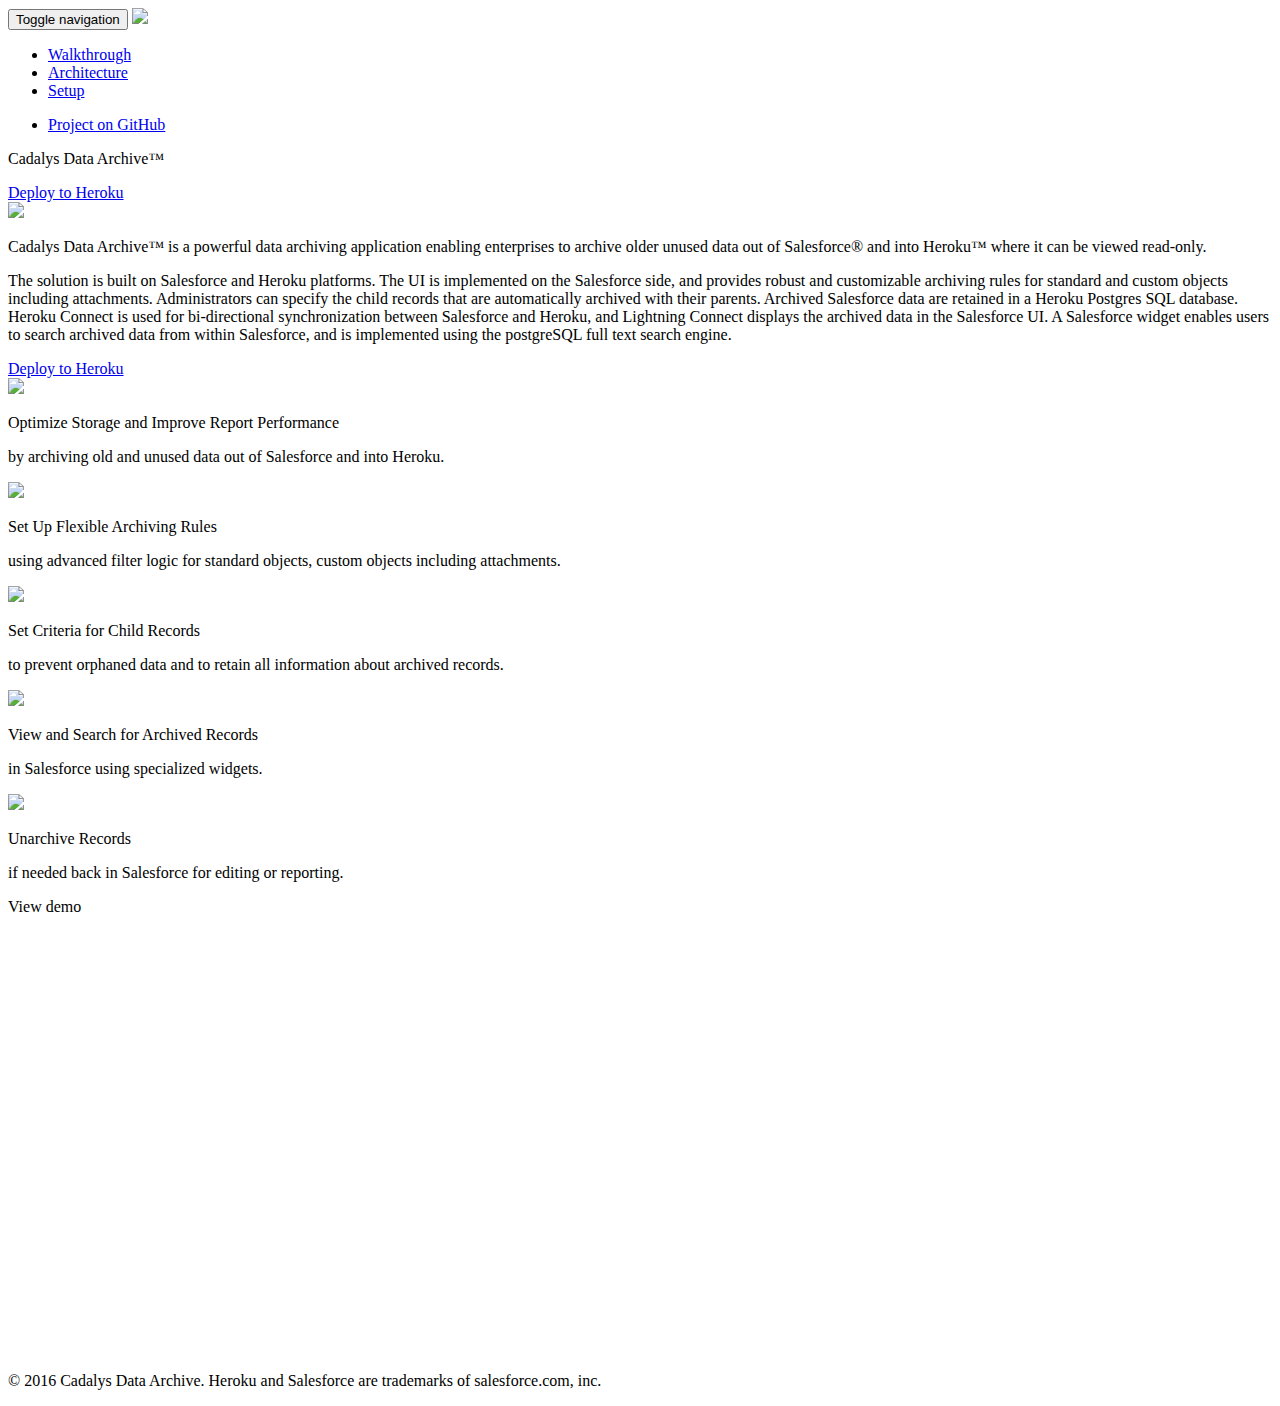
==== index.html @ d70b4af3 "changes 12/04/2016" ====
<!DOCTYPE html>
<html>
	<head>
		<meta charset="utf-8">
		<meta name="viewport" content="width=device-width, initial-scale=1">
		<meta http-equiv="X-UA-Compatible" content="IE=edge">
  		<title>Cadalys</title>
  		<link href="css/bootstrap.min.css" rel="stylesheet">
  		<link href="css/styles.css" rel="stylesheet">
  		<script src="js/jquery.min.js"></script>
		<script src="js/bootstrap.min.js"></script>
		<script src="deployBtn.js"></script>
		<script>
			$(document).ready( function(){
	            var deployHref = window.deployBtnLocation;
	            $(".btnDeploy").attr("href",deployHref);
	        });
		</script>
	</head>
	<body>
		<div class="navbar navbar-default navbar-static-top" role="navigation">
			<div class="container">
			    <div class="navbar-header">
			        <button type="button" class="navbar-toggle" data-toggle="collapse" data-target=".navbar-collapse"> <span class="sr-only">Toggle navigation</span> <span class="icon-bar"></span> <span class="icon-bar"></span> <span class="icon-bar"></span> </button>
			        <a class="navbar-brand" href="index.html">
			        	<img class="img_logo" src="images/logo.png" />
			        </a> 
			    </div>
			    <div class="navbar-collapse collapse">
			    <ul class="nav navbar-nav">
			        <li><a href="walkthrough.html">Walkthrough</a></li>
			        <li><a href="architecture.html">Architecture</a></li>
			        <li><a href="setup.html">Setup</a></li>
			    </ul>
			    <ul class="nav navbar-nav navbar-right">
			        <li><a target="_blank" href="https://github.com/Cadalys/CadalysDataArchive">Project on GitHub</a></li>
			    </ul>
			    </div>
			</div>
		</div>
		<div class="jumbotron">
			<div class="container center">
			  	<p class="img_text">Cadalys Data Archive&#8482;</p>
			  	<a href="#" class="btnDeploy"><span>Deploy to Heroku</span></a>
		  	</div>
		  </div>
		</div>
		<div class="content_desc">
			<div class="container center">
				<img src="images/Salesforce.png" />
				<div class="description">
					<p>Cadalys Data Archive&#8482; is a powerful data archiving application enabling enterprises to archive older unused data out of Salesforce&#174; and into Heroku&#8482; where it can be viewed read-only.</p>
					<p>The solution is built on Salesforce and Heroku platforms. The UI is implemented on the Salesforce side, and provides robust and customizable archiving rules for standard and custom objects including attachments. Administrators can specify the child records that are automatically archived with their parents. Archived Salesforce data are retained in a Heroku Postgres SQL database. Heroku Connect is used for bi-directional synchronization between Salesforce and Heroku, and Lightning Connect displays the archived data in the Salesforce UI. A Salesforce widget enables users to search archived data from within Salesforce, and is implemented using the postgreSQL full text search engine.</p>
					<a href="#" class="btnDeploy btnBlue"><span>Deploy to Heroku</span></a>
				</div>
			</div>
		</div>
		<div class="key_features">
			<div class="container center">
				<div class="row">
					<div>
						<div class="feature col-sm-4 col-xs-12">
							<img src="images/update.png" />
							<p class="key_title">Optimize Storage and Improve Report Performance</p>
							<p class="key_text">by archiving old and unused data out of Salesforce and into Heroku.</p>
						</div>
						<div class="feature col-sm-4 col-xs-12">
							<img src="images/setup.png" />
							<p class="key_title">Set Up Flexible Archiving Rules</p>
							<p class="key_text">using advanced filter logic for standard objects, custom objects including attachments.</p>
						</div>
						<div class="feature col-sm-4 col-xs-12">
							<img src="images/search.png" />
							<p class="key_title">Set Criteria for Child Records</p>
							<p class="key_text">to prevent orphaned data and to retain all information about archived records.</p>
						</div>
						<div style="clear:both;"></div>
					</div>
					<div>
						<div class="feature col-xs-12 col-sm-6">
							<img src="images/zoom.png" />
							<p class="key_title">View and Search for Archived Records</p>
							<p class="key_text">in Salesforce using specialized widgets.</p>
						</div>
						<div class="feature col-xs-12 col-sm-6">
							<img src="images/unarchive.png" />
							<p class="key_title">Unarchive Records</p>
							<p class="key_text">if needed back in Salesforce for editing or reporting.</p>
						</div>
						<div style="clear:both;"></div>
					</div>
				</div>
			</div>
		</div>
		<div class="demo_video">
			<div class="container center">
				<p>View demo</p>
				<!--<video src="https://youtu.be/_bVCz2LnrBo" width="780" height="420" preload></video>-->
				<iframe width="780" height="420" src="https://www.youtube.com/embed/_bVCz2LnrBo" frameborder="0" allowfullscreen></iframe>
			</div>
		</div>
		<div class="footer">
			<div class="container">
				<p>© 2016 Cadalys Data Archive. Heroku and Salesforce are trademarks of salesforce.com, inc.</p>
			</div>
		</div>
	</body>
</html>
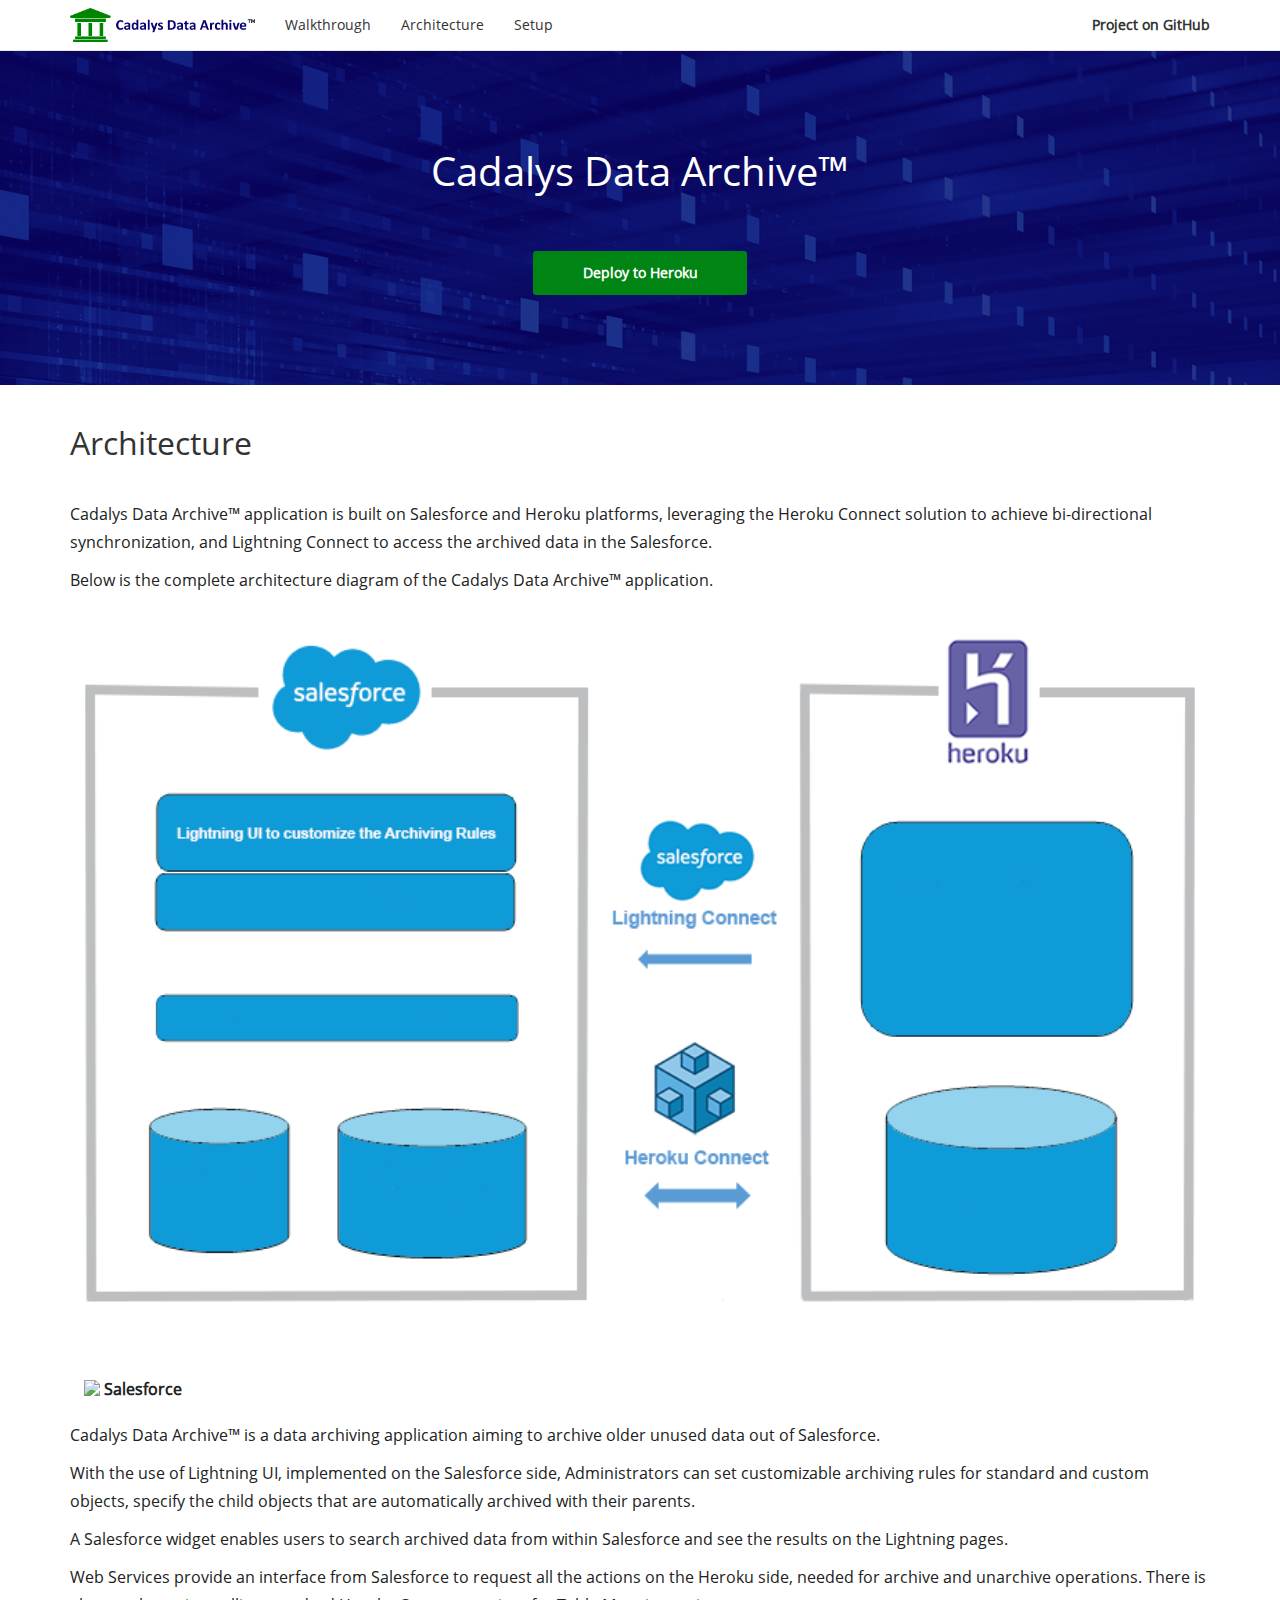
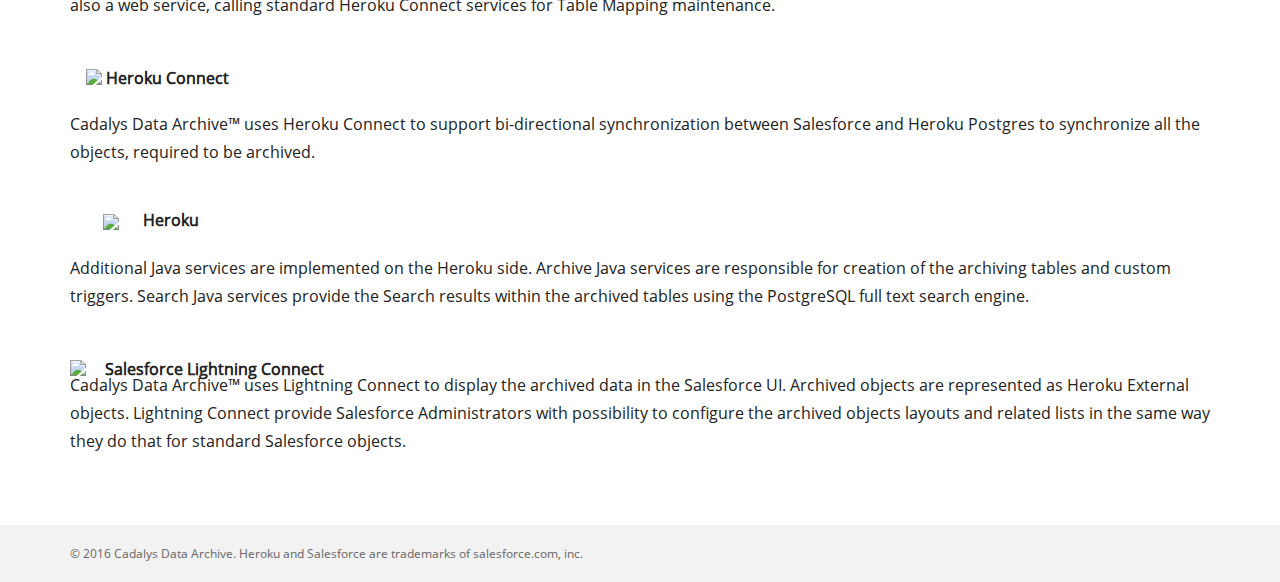
==== commit 240c5234: "Initial commit" ====
--- a/index.html
+++ b/index.html
@@ -16,16 +16,36 @@
 	            $(".btnDeploy").attr("href",deployHref);
 	        });
 		</script>
+		<style>
+			h1.title{
+				text-align:left;
+				font-size: 32px;
+			    font-weight: 400;
+			    margin-top:-20px;
+			}
+			.content_desc img{
+				margin-bottom: 15px;
+    			margin-top: 10px;
+			}
+			.description{
+				max-width:100%;
+			}
+			.platform_title{
+				font-weight: bold;
+				font-size: 18px;
+			}
+			.platform_title img{
+				width:90px;
+				height:auto;
+			}
+		</style>
 	</head>
 	<body>
 		<div class="navbar navbar-default navbar-static-top" role="navigation">
 			<div class="container">
 			    <div class="navbar-header">
 			        <button type="button" class="navbar-toggle" data-toggle="collapse" data-target=".navbar-collapse"> <span class="sr-only">Toggle navigation</span> <span class="icon-bar"></span> <span class="icon-bar"></span> <span class="icon-bar"></span> </button>
-			        <a class="navbar-brand" href="index.html">
-			        	<img class="img_logo" src="images/logo.png" />
-			        </a> 
-			    </div>
+			        <a class="navbar-brand" href="index.html"><img class="img_logo" src="images/logo.png" /></a> </div>
 			    <div class="navbar-collapse collapse">
 			    <ul class="nav navbar-nav">
 			        <li><a href="walkthrough.html">Walkthrough</a></li>
@@ -47,56 +67,31 @@
 		</div>
 		<div class="content_desc">
 			<div class="container center">
-				<img src="images/Salesforce.png" />
+				<h1 class="title">Architecture</h1>
 				<div class="description">
-					<p>Cadalys Data Archive&#8482; is a powerful data archiving application enabling enterprises to archive older unused data out of Salesforce&#174; and into Heroku&#8482; where it can be viewed read-only.</p>
-					<p>The solution is built on Salesforce and Heroku platforms. The UI is implemented on the Salesforce side, and provides robust and customizable archiving rules for standard and custom objects including attachments. Administrators can specify the child records that are automatically archived with their parents. Archived Salesforce data are retained in a Heroku Postgres SQL database. Heroku Connect is used for bi-directional synchronization between Salesforce and Heroku, and Lightning Connect displays the archived data in the Salesforce UI. A Salesforce widget enables users to search archived data from within Salesforce, and is implemented using the postgreSQL full text search engine.</p>
-					<a href="#" class="btnDeploy btnBlue"><span>Deploy to Heroku</span></a>
+					<p>Cadalys Data Archive&#8482; application is built on Salesforce and Heroku platforms, leveraging the Heroku Connect solution to achieve bi-directional synchronization, and Lightning Connect to access the archived data in the Salesforce.</p>
+					<p>Below is the complete architecture diagram of the Cadalys Data Archive&#8482; application.</p>
 				</div>
-			</div>
-		</div>
-		<div class="key_features">
-			<div class="container center">
-				<div class="row">
-					<div>
-						<div class="feature col-sm-4 col-xs-12">
-							<img src="images/update.png" />
-							<p class="key_title">Optimize Storage and Improve Report Performance</p>
-							<p class="key_text">by archiving old and unused data out of Salesforce and into Heroku.</p>
-						</div>
-						<div class="feature col-sm-4 col-xs-12">
-							<img src="images/setup.png" />
-							<p class="key_title">Set Up Flexible Archiving Rules</p>
-							<p class="key_text">using advanced filter logic for standard objects, custom objects including attachments.</p>
-						</div>
-						<div class="feature col-sm-4 col-xs-12">
-							<img src="images/search.png" />
-							<p class="key_title">Set Criteria for Child Records</p>
-							<p class="key_text">to prevent orphaned data and to retain all information about archived records.</p>
-						</div>
-						<div style="clear:both;"></div>
-					</div>
-					<div>
-						<div class="feature col-xs-12 col-sm-6">
-							<img src="images/zoom.png" />
-							<p class="key_title">View and Search for Archived Records</p>
-							<p class="key_text">in Salesforce using specialized widgets.</p>
-						</div>
-						<div class="feature col-xs-12 col-sm-6">
-							<img src="images/unarchive.png" />
-							<p class="key_title">Unarchive Records</p>
-							<p class="key_text">if needed back in Salesforce for editing or reporting.</p>
-						</div>
-						<div style="clear:both;"></div>
-					</div>
+				<img style="width:100%;" src="images/architect.png" />
+				<div class="description">
+					<p class="platform_title"><img style="margin-left:14px;" src="images/sf.png" /> Salesforce</p>
+					<p>Cadalys Data Archive&#8482; is a data archiving application aiming to archive older unused data out of Salesforce.</p>
+					<p>With the use of Lightning UI, implemented on the Salesforce side, Administrators can set customizable archiving rules for standard and custom objects, specify the child objects that are automatically archived with their parents.</p>
+					<p>A Salesforce widget enables users to search archived data from within Salesforce and see the results on the Lightning pages.</p>
+					<p>Web Services provide an interface from Salesforce to request all the actions on the Heroku side, needed for archive and unarchive operations. There is also a web service, calling standard Heroku Connect services for Table Mapping maintenance.</p>
 				</div>
-			</div>
-		</div>
-		<div class="demo_video">
-			<div class="container center">
-				<p>View demo</p>
-				<!--<video src="https://youtu.be/_bVCz2LnrBo" width="780" height="420" preload></video>-->
-				<iframe width="780" height="420" src="https://www.youtube.com/embed/_bVCz2LnrBo" frameborder="0" allowfullscreen></iframe>
+				<div class="description">
+					<p class="platform_title"><img style="margin-left:16px;" src="images/connect.png" /> Heroku Connect</p>
+					<p>Cadalys Data Archive&#8482; uses Heroku Connect to support bi-directional synchronization between Salesforce and Heroku Postgres to synchronize all the objects, required to be archived.</p>
+				</div>
+				<div class="description">
+					<p class="platform_title"><img style="width:55px;height:auto;margin:0 20px 0 33px;" src="images/heroku.png" /> Heroku</p>
+					<p style="margin-top:20px;">Additional Java services are implemented on the Heroku side. Archive Java services are responsible for creation of the archiving tables and custom triggers. Search Java services provide the Search results within the archived tables using the PostgreSQL full text search engine.</p>
+				</div>
+				<div class="description" style="margin-bottom:70px;">
+					<p class="platform_title"><img style="width:120px;height:auto;margin-right:15px;" src="images/lightning.png" /> Salesforce Lightning Connect</p>
+					<p style="margin-top:-30px;">Cadalys Data Archive&#8482; uses Lightning Connect to display the archived data in the Salesforce UI. Archived objects are represented as Heroku External objects. Lightning Connect provide Salesforce Administrators with possibility to configure the archived objects layouts and related lists in the same way they do that for standard Salesforce objects.</p>
+				</div>
 			</div>
 		</div>
 		<div class="footer">
--- a/css/styles.css
+++ b/css/styles.css
@@ -0,0 +1,189 @@
+@font-face {
+				font-family: 'OpenSans';
+				src: url('fonts/OpenSans.eot');
+				src: url('fonts/OpenSans.eot?#iefix') format('embedded-opentype'), url('fonts/OpenSans.woff') format('woff'), url('fonts/OpenSans.ttf') format('truetype'), url('fonts/OpenSans.svg#OpenSans') format('svg');
+				font-weight: normal;
+				font-style: normal
+			}
+  			body{
+  				font-family: "OpenSans",arial;
+  			}
+  			.relative{
+  				position:relative;
+  			}
+  			.absolute{
+  				position:absolute;
+  			}
+  			.center{
+  				text-align:center;
+  			}
+	  		.navbar {
+			    margin-bottom: 0px;
+			}
+			.jumbotron{
+				padding: 0;
+				background: url('../images/Cadalys.png');
+				background-size:cover;
+			}
+			.jumbotron p.img_text{
+				font-size: 40px;
+				font-family: "OpenSans";
+				color: rgb( 255, 255, 255 );
+				line-height: 1;
+				text-align: center;
+				padding: 0;
+				margin: 0;
+				margin-top:100px;
+			}
+			.navbar-default{
+				background:#fff;
+			}
+			.btnDeploy{
+			    border-radius: 3px;
+			    background-color: rgb( 0, 132, 20 );
+			    width: 214px;
+			    height: 44px;
+			    margin: 60px 0 90px;
+			    padding: 0;
+			    text-align:center;
+			    padding-top:12px;
+			    text-decoration:none;
+			    display:inline-block;
+			}
+			.btnDeploy:hover{
+				text-decoration:none;
+			}
+			.btnDeploy:visited{
+				text-decoration:none;
+			}
+			.btnDeploy:link{
+				text-decoration:none;
+			}
+			.btnDeploy span{
+			    font-size: 14px;
+			    font-family: "OpenSans";
+			    color: rgb( 255, 255, 255 );
+			    font-weight: bold;
+			    text-align: center;
+			}
+			.content_desc{
+				width:100%;
+				background:#fff;
+				margin-top:60px;
+			}
+			.navbar-brand>img{
+				display:inline-block;
+			}
+			.navbar-default .navbar-brand{
+				color:#0a026e;
+			}
+			.navbar-default .navbar-brand:hover{
+				color:#0a026e;
+			}
+			.navbar-default .navbar-brand:link{
+				color:#0a026e;
+			}
+			.navbar-default .navbar-brand:visited{
+				color:#0a026e;
+			}
+			.navbar-brand{
+				font-weight:bold;
+				font-family: "OpenSans";
+				font-size:14px;
+			}
+			.navbar-brand{
+				margin-left:15px;
+			}
+			.img_logo{
+				height: 34px;
+			    width: auto;
+			    margin-top: -7px;
+			}
+			.navbar-default .navbar-nav>li>a{
+				color:#333;
+			}
+			.navbar-right li a{
+				font-weight:bold;
+			}
+			@media (max-width: 768px){
+				.jumbotron p.img_text{
+					font-size:28px;
+					margin-top:60px;
+				}
+				.btnDeploy{
+					margin:50px 0 70px 0;
+				}
+				.content_desc img{
+					width:90%;
+					max-width:400px;
+					height:auto;
+				}
+			}
+			iframe{
+				margin-top: 30px;
+			    border: 4px solid #cccccc;
+			    border-radius: 5px;
+			}
+			@media (max-width: 960px){
+				iframe{
+					width:90%;
+					max-width:780px;
+					height:300px;
+				}
+			}
+			.description{
+				max-width:620px;
+				margin: 0 auto;
+				padding-top:30px;
+			}
+			.description p{
+				text-align:left;
+				font-size: 16px;
+				font-family: "OpenSans";
+				color: rgb( 34, 34, 34 );
+				line-height: 1.75;
+			}
+			.btnBlue{
+				margin: 40px 0 70px;
+				background: #0a026e;
+			}
+			.key_features{
+				background: #f2f2f2;
+				padding-top: 85px;
+    			padding-bottom: 45px;
+			}
+			.feature{
+				padding-bottom: 30px;
+			}
+			.feature img{
+				width:50px;
+				height:50px;
+			}
+			.demo_video{
+				width:100%;
+				background:#fff;
+				padding-top:60px;
+				padding-bottom:90px;
+			}
+			.key_title{
+				font-size:16px;
+				font-weight:bold;
+				color: rgb( 34, 34, 34 );
+				margin-top:22px;
+			}
+			.key_text{
+				font-size:16px;
+				color: #666666;
+			}
+			.footer{
+				background: #f2f2f2;
+			}
+			.footer p{
+				font-size: 12px;
+  				font-family: "OpenSans";
+  				color: rgb( 102, 102, 102 );
+  				margin: 20px 0;
+			}
+			.demo_video p{
+				font-weight:bold;
+			}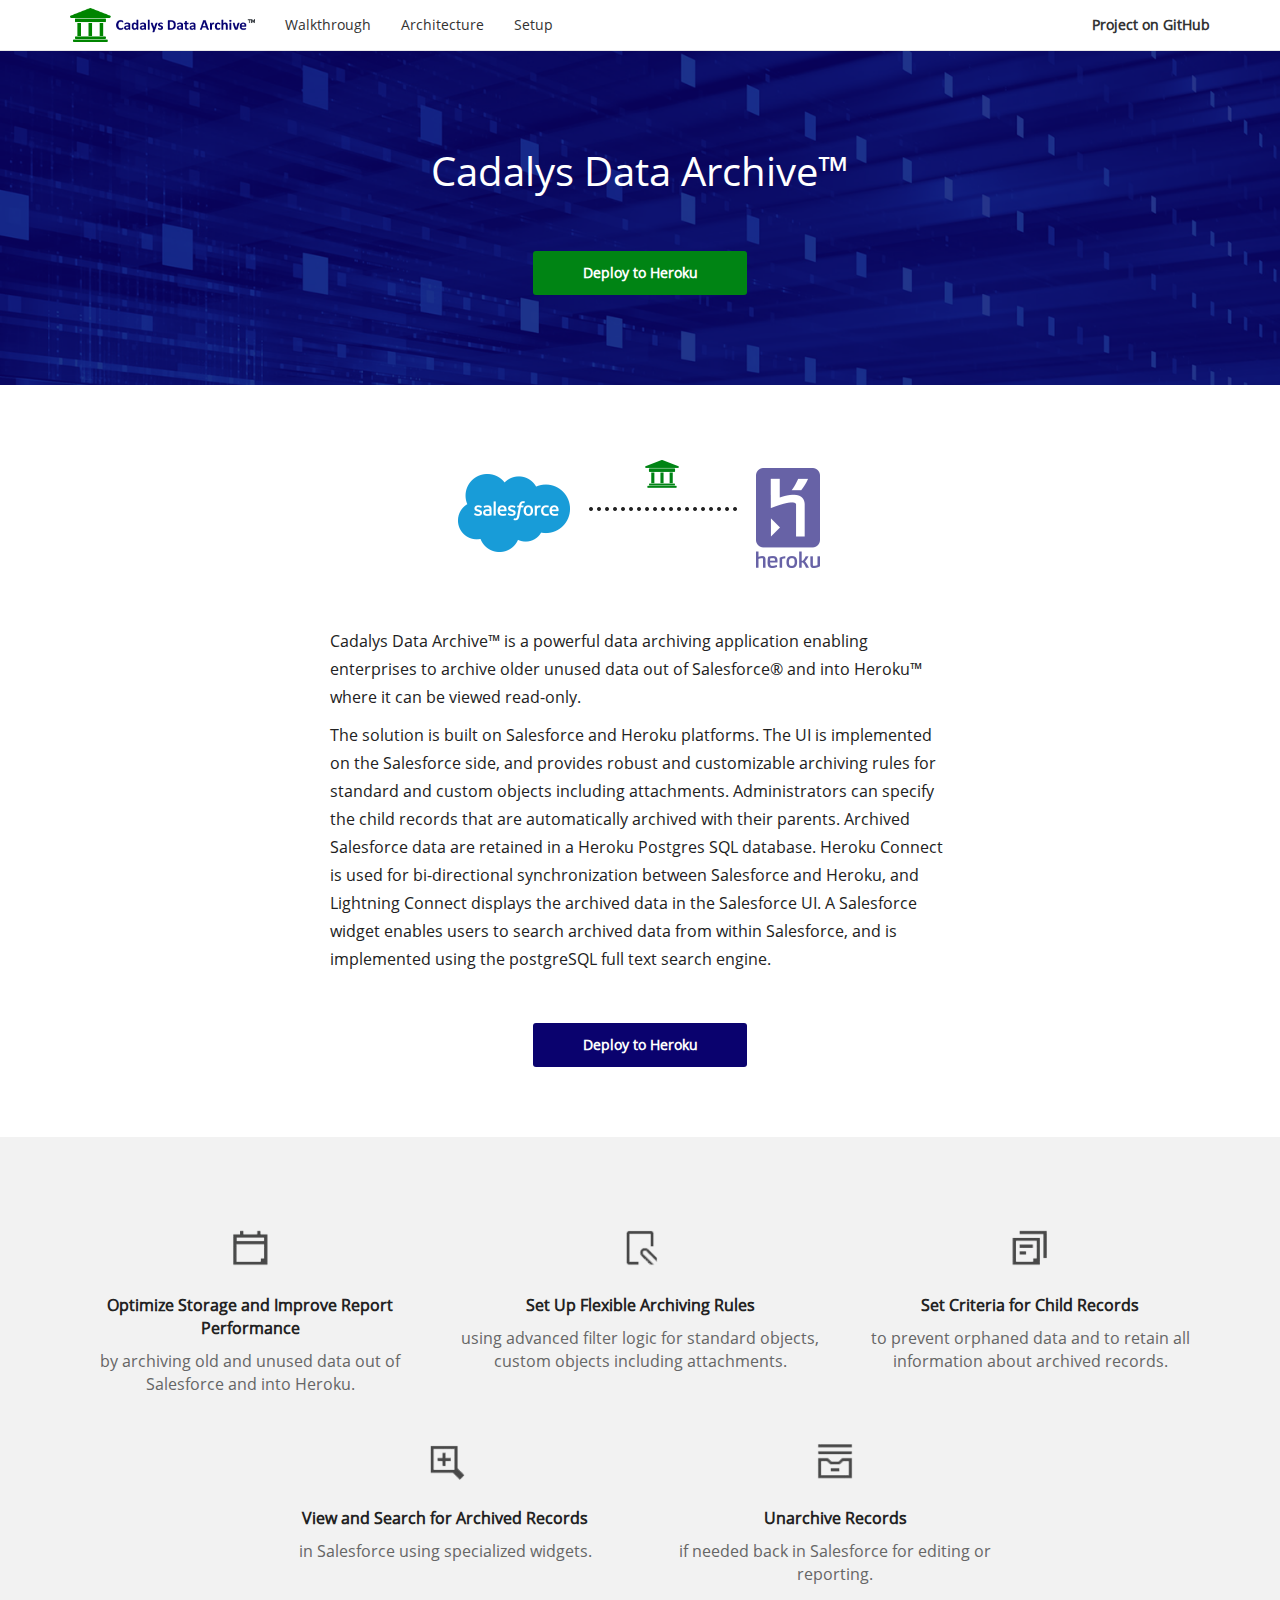
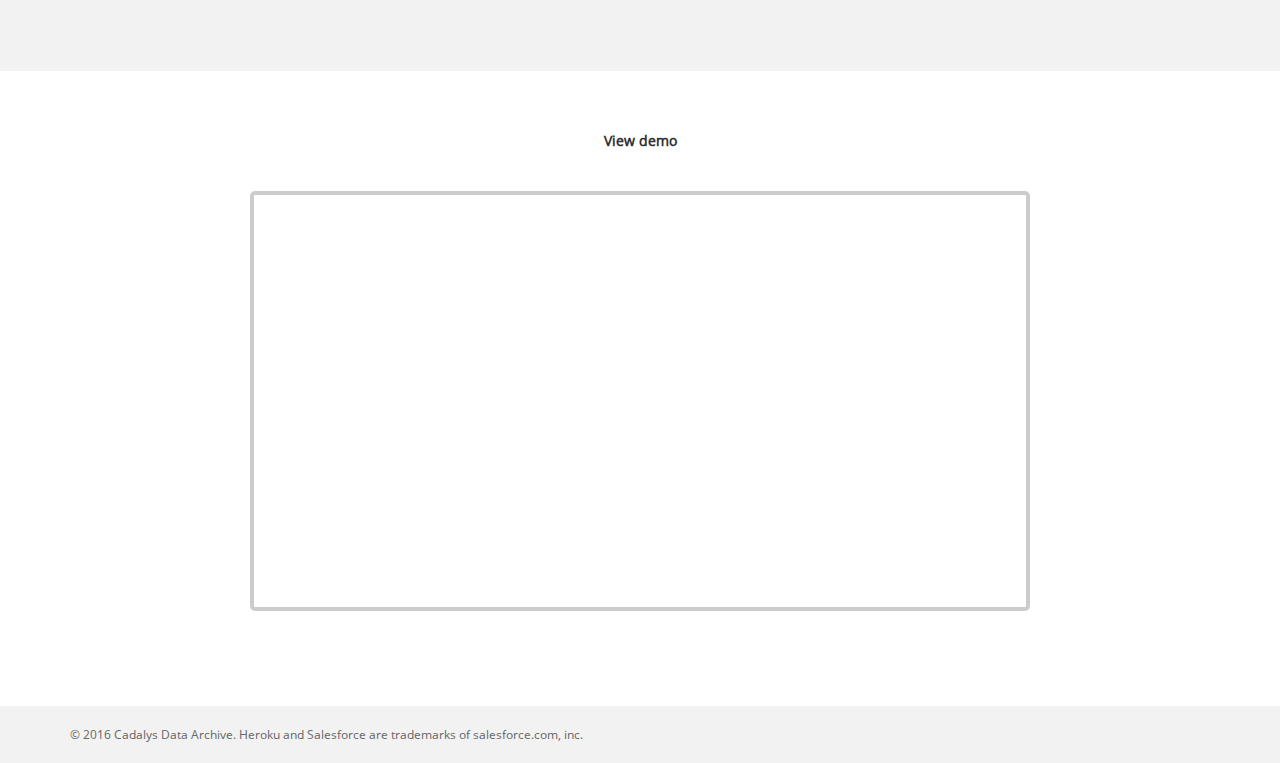
==== commit 5f129c65: "video" ====
--- a/index.html
+++ b/index.html
@@ -16,36 +16,16 @@
 	            $(".btnDeploy").attr("href",deployHref);
 	        });
 		</script>
-		<style>
-			h1.title{
-				text-align:left;
-				font-size: 32px;
-			    font-weight: 400;
-			    margin-top:-20px;
-			}
-			.content_desc img{
-				margin-bottom: 15px;
-    			margin-top: 10px;
-			}
-			.description{
-				max-width:100%;
-			}
-			.platform_title{
-				font-weight: bold;
-				font-size: 18px;
-			}
-			.platform_title img{
-				width:90px;
-				height:auto;
-			}
-		</style>
 	</head>
 	<body>
 		<div class="navbar navbar-default navbar-static-top" role="navigation">
 			<div class="container">
 			    <div class="navbar-header">
 			        <button type="button" class="navbar-toggle" data-toggle="collapse" data-target=".navbar-collapse"> <span class="sr-only">Toggle navigation</span> <span class="icon-bar"></span> <span class="icon-bar"></span> <span class="icon-bar"></span> </button>
-			        <a class="navbar-brand" href="index.html"><img class="img_logo" src="images/logo.png" /></a> </div>
+			        <a class="navbar-brand" href="index.html">
+			        	<img class="img_logo" src="images/logo.png" />
+			        </a> 
+			    </div>
 			    <div class="navbar-collapse collapse">
 			    <ul class="nav navbar-nav">
 			        <li><a href="walkthrough.html">Walkthrough</a></li>
@@ -67,31 +47,55 @@
 		</div>
 		<div class="content_desc">
 			<div class="container center">
-				<h1 class="title">Architecture</h1>
+				<img src="images/Salesforce.png" />
 				<div class="description">
-					<p>Cadalys Data Archive&#8482; application is built on Salesforce and Heroku platforms, leveraging the Heroku Connect solution to achieve bi-directional synchronization, and Lightning Connect to access the archived data in the Salesforce.</p>
-					<p>Below is the complete architecture diagram of the Cadalys Data Archive&#8482; application.</p>
+					<p>Cadalys Data Archive&#8482; is a powerful data archiving application enabling enterprises to archive older unused data out of Salesforce&#174; and into Heroku&#8482; where it can be viewed read-only.</p>
+					<p>The solution is built on Salesforce and Heroku platforms. The UI is implemented on the Salesforce side, and provides robust and customizable archiving rules for standard and custom objects including attachments. Administrators can specify the child records that are automatically archived with their parents. Archived Salesforce data are retained in a Heroku Postgres SQL database. Heroku Connect is used for bi-directional synchronization between Salesforce and Heroku, and Lightning Connect displays the archived data in the Salesforce UI. A Salesforce widget enables users to search archived data from within Salesforce, and is implemented using the postgreSQL full text search engine.</p>
+					<a href="#" class="btnDeploy btnBlue"><span>Deploy to Heroku</span></a>
 				</div>
-				<img style="width:100%;" src="images/architect.png" />
-				<div class="description">
-					<p class="platform_title"><img style="margin-left:14px;" src="images/sf.png" /> Salesforce</p>
-					<p>Cadalys Data Archive&#8482; is a data archiving application aiming to archive older unused data out of Salesforce.</p>
-					<p>With the use of Lightning UI, implemented on the Salesforce side, Administrators can set customizable archiving rules for standard and custom objects, specify the child objects that are automatically archived with their parents.</p>
-					<p>A Salesforce widget enables users to search archived data from within Salesforce and see the results on the Lightning pages.</p>
-					<p>Web Services provide an interface from Salesforce to request all the actions on the Heroku side, needed for archive and unarchive operations. There is also a web service, calling standard Heroku Connect services for Table Mapping maintenance.</p>
+			</div>
+		</div>
+		<div class="key_features">
+			<div class="container center">
+				<div class="row">
+					<div>
+						<div class="feature col-sm-4 col-xs-12">
+							<img src="images/update.png" />
+							<p class="key_title">Optimize Storage and Improve Report Performance</p>
+							<p class="key_text">by archiving old and unused data out of Salesforce and into Heroku.</p>
+						</div>
+						<div class="feature col-sm-4 col-xs-12">
+							<img src="images/setup.png" />
+							<p class="key_title">Set Up Flexible Archiving Rules</p>
+							<p class="key_text">using advanced filter logic for standard objects, custom objects including attachments.</p>
+						</div>
+						<div class="feature col-sm-4 col-xs-12">
+							<img src="images/search.png" />
+							<p class="key_title">Set Criteria for Child Records</p>
+							<p class="key_text">to prevent orphaned data and to retain all information about archived records.</p>
+						</div>
+						<div style="clear:both;"></div>
+					</div>
+					<div>
+						<div class="feature col-xs-12 col-sm-4 col-sm-offset-2">
+							<img src="images/zoom.png" />
+							<p class="key_title">View and Search for Archived Records</p>
+							<p class="key_text">in Salesforce using specialized widgets.</p>
+						</div>
+						<div class="feature col-xs-12 col-sm-4">
+							<img src="images/unarchive.png" />
+							<p class="key_title">Unarchive Records</p>
+							<p class="key_text">if needed back in Salesforce for editing or reporting.</p>
+						</div>
+						<div style="clear:both;"></div>
+					</div>
 				</div>
-				<div class="description">
-					<p class="platform_title"><img style="margin-left:16px;" src="images/connect.png" /> Heroku Connect</p>
-					<p>Cadalys Data Archive&#8482; uses Heroku Connect to support bi-directional synchronization between Salesforce and Heroku Postgres to synchronize all the objects, required to be archived.</p>
-				</div>
-				<div class="description">
-					<p class="platform_title"><img style="width:55px;height:auto;margin:0 20px 0 33px;" src="images/heroku.png" /> Heroku</p>
-					<p style="margin-top:20px;">Additional Java services are implemented on the Heroku side. Archive Java services are responsible for creation of the archiving tables and custom triggers. Search Java services provide the Search results within the archived tables using the PostgreSQL full text search engine.</p>
-				</div>
-				<div class="description" style="margin-bottom:70px;">
-					<p class="platform_title"><img style="width:120px;height:auto;margin-right:15px;" src="images/lightning.png" /> Salesforce Lightning Connect</p>
-					<p style="margin-top:-30px;">Cadalys Data Archive&#8482; uses Lightning Connect to display the archived data in the Salesforce UI. Archived objects are represented as Heroku External objects. Lightning Connect provide Salesforce Administrators with possibility to configure the archived objects layouts and related lists in the same way they do that for standard Salesforce objects.</p>
-				</div>
+			</div>
+		</div>
+		<div class="demo_video">
+			<div class="container center">
+				<p>View demo</p>
+				<iframe width="780" height="420" src="https://www.youtube.com/embed/UudPhClF5AI" frameborder="0" allowfullscreen></iframe>
 			</div>
 		</div>
 		<div class="footer">
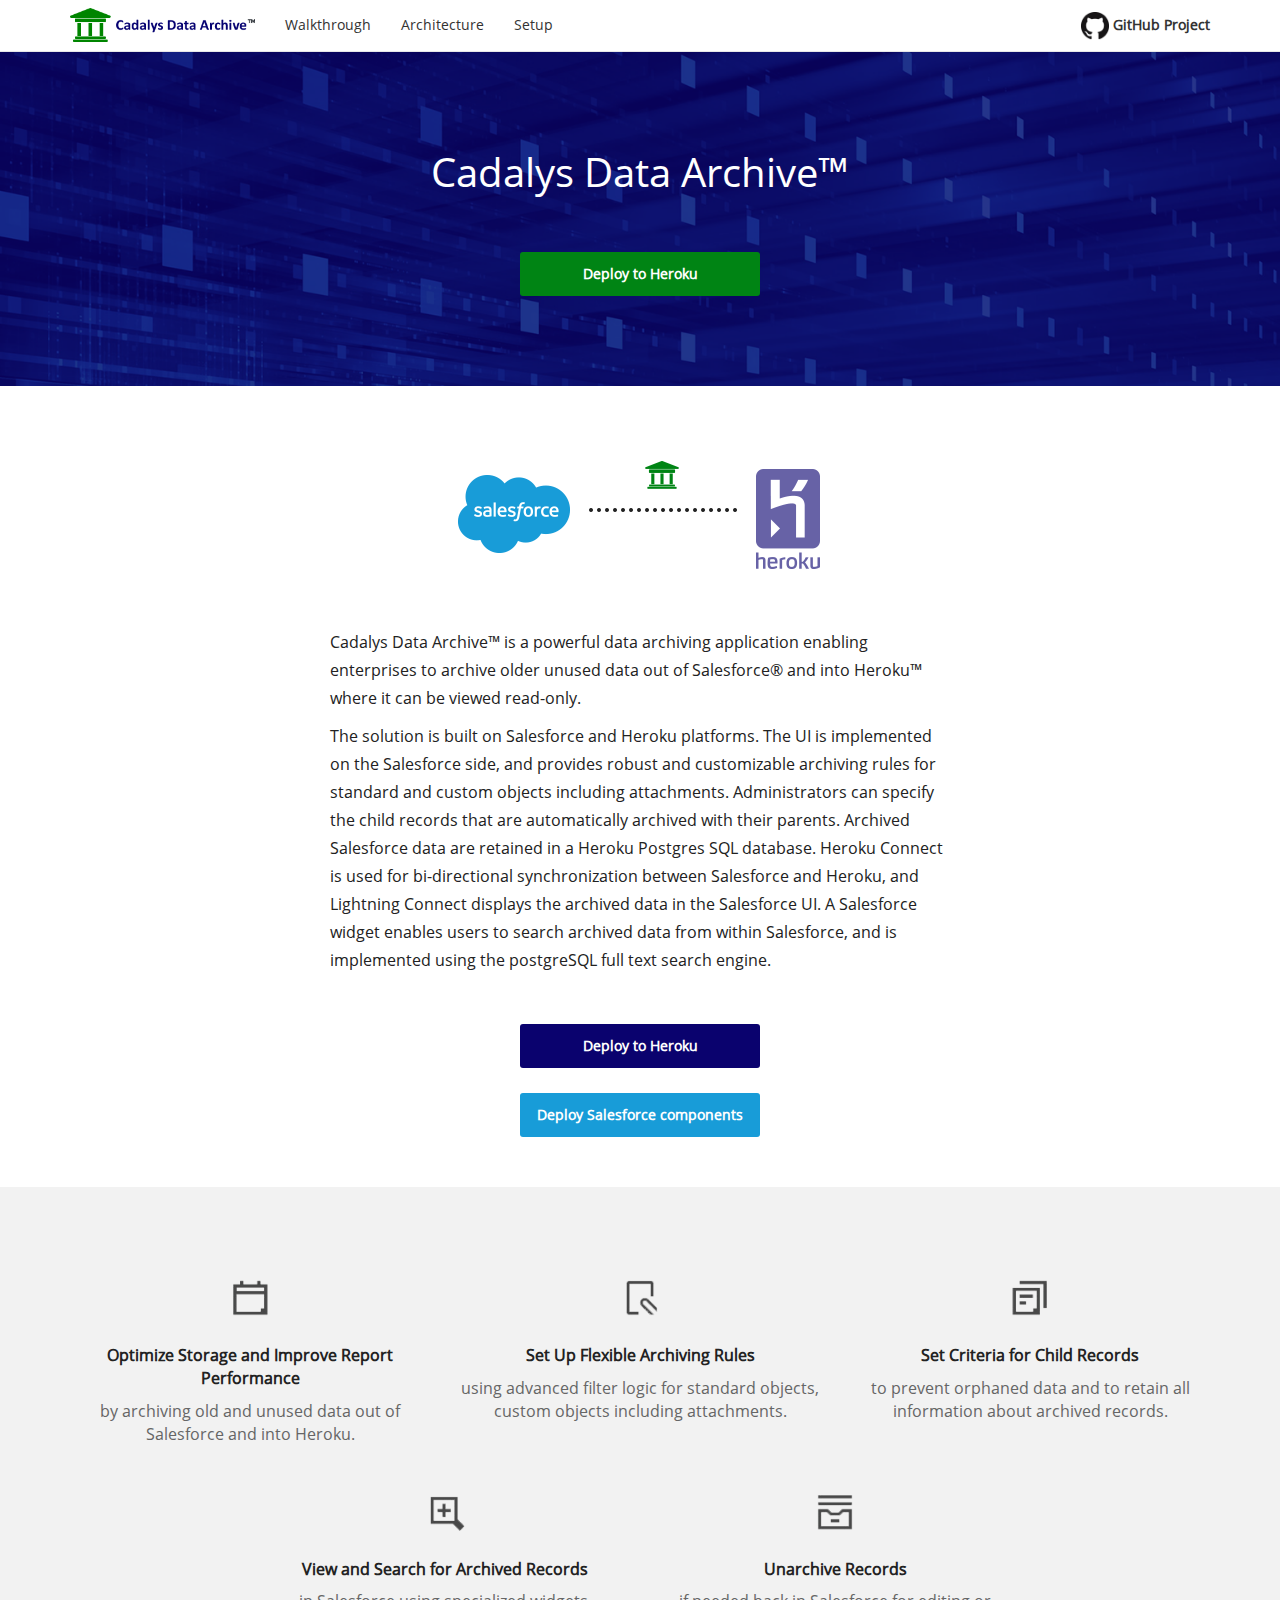
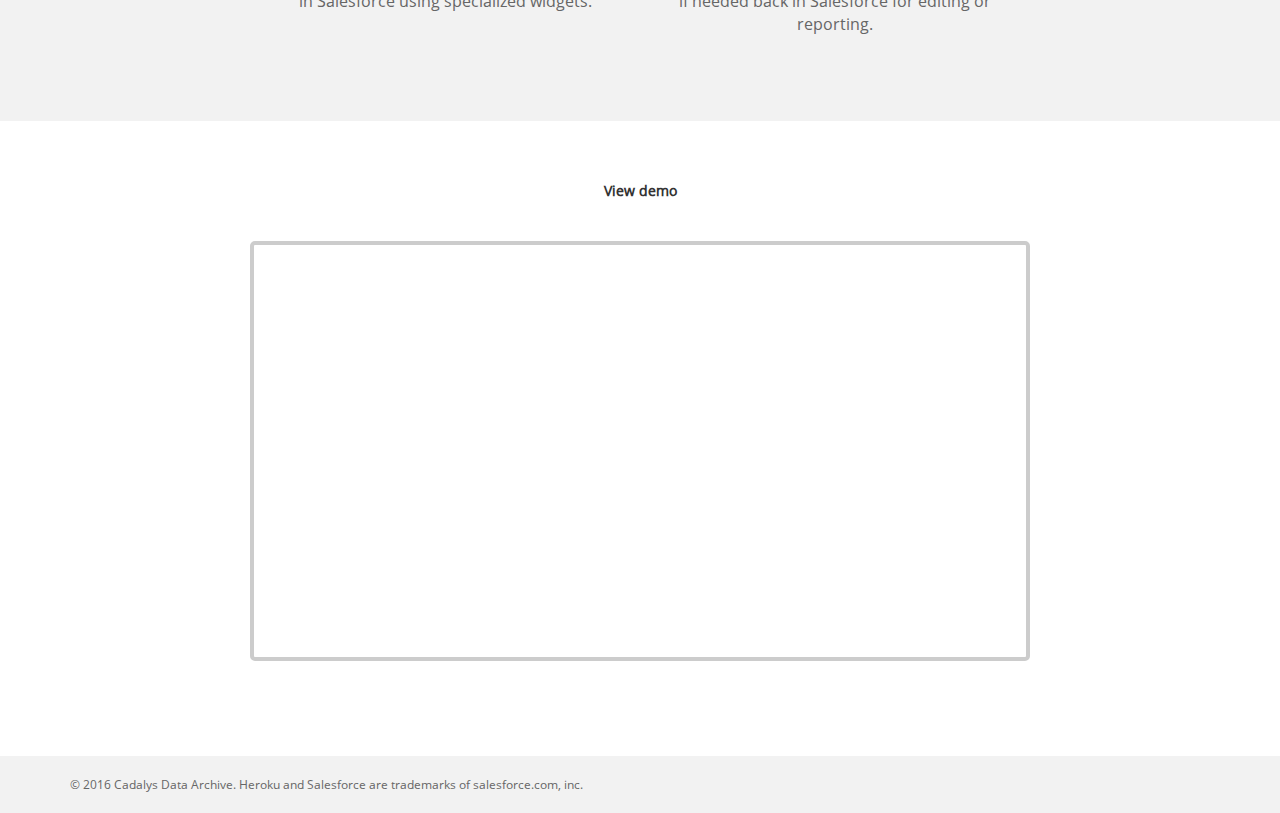
==== commit 062ff2d2: "changes" ====
--- a/index.html
+++ b/index.html
@@ -33,7 +33,11 @@
 			        <li><a href="setup.html">Setup</a></li>
 			    </ul>
 			    <ul class="nav navbar-nav navbar-right">
-			        <li><a target="_blank" href="https://github.com/Cadalys/CadalysDataArchive">Project on GitHub</a></li>
+			        <li>
+			        <!--<a target="_blank" class="githubImg" href="https://github.com/Cadalys/CadalysDataArchive"></a>-->
+					<a target="_blank" href="https://github.com/Cadalys/CadalysDataArchive"><img src="images/github.png" style="border: none;margin: -4px 0;height: 28px;width: 28px;"> GitHub
+          Project</a>
+			        </li>
 			    </ul>
 			    </div>
 			</div>
@@ -51,7 +55,8 @@
 				<div class="description">
 					<p>Cadalys Data Archive&#8482; is a powerful data archiving application enabling enterprises to archive older unused data out of Salesforce&#174; and into Heroku&#8482; where it can be viewed read-only.</p>
 					<p>The solution is built on Salesforce and Heroku platforms. The UI is implemented on the Salesforce side, and provides robust and customizable archiving rules for standard and custom objects including attachments. Administrators can specify the child records that are automatically archived with their parents. Archived Salesforce data are retained in a Heroku Postgres SQL database. Heroku Connect is used for bi-directional synchronization between Salesforce and Heroku, and Lightning Connect displays the archived data in the Salesforce UI. A Salesforce widget enables users to search archived data from within Salesforce, and is implemented using the postgreSQL full text search engine.</p>
-					<a href="#" class="btnDeploy btnBlue"><span>Deploy to Heroku</span></a>
+					<a href="#" class="btnDeploy btnBlue"><span>Deploy to Heroku</span></a><br/>
+					<a href="#" class="btnSalesforce"><span>Deploy Salesforce components</span></a>
 				</div>
 			</div>
 		</div>
--- a/css/styles.css
+++ b/css/styles.css
@@ -1,189 +1,216 @@
 @font-face {
-				font-family: 'OpenSans';
-				src: url('fonts/OpenSans.eot');
-				src: url('fonts/OpenSans.eot?#iefix') format('embedded-opentype'), url('fonts/OpenSans.woff') format('woff'), url('fonts/OpenSans.ttf') format('truetype'), url('fonts/OpenSans.svg#OpenSans') format('svg');
-				font-weight: normal;
-				font-style: normal
-			}
-  			body{
-  				font-family: "OpenSans",arial;
-  			}
-  			.relative{
-  				position:relative;
-  			}
-  			.absolute{
-  				position:absolute;
-  			}
-  			.center{
-  				text-align:center;
-  			}
-	  		.navbar {
-			    margin-bottom: 0px;
-			}
-			.jumbotron{
-				padding: 0;
-				background: url('../images/Cadalys.png');
-				background-size:cover;
-			}
-			.jumbotron p.img_text{
-				font-size: 40px;
-				font-family: "OpenSans";
-				color: rgb( 255, 255, 255 );
-				line-height: 1;
-				text-align: center;
-				padding: 0;
-				margin: 0;
-				margin-top:100px;
-			}
-			.navbar-default{
-				background:#fff;
-			}
-			.btnDeploy{
-			    border-radius: 3px;
-			    background-color: rgb( 0, 132, 20 );
-			    width: 214px;
-			    height: 44px;
-			    margin: 60px 0 90px;
-			    padding: 0;
-			    text-align:center;
-			    padding-top:12px;
-			    text-decoration:none;
-			    display:inline-block;
-			}
-			.btnDeploy:hover{
-				text-decoration:none;
-			}
-			.btnDeploy:visited{
-				text-decoration:none;
-			}
-			.btnDeploy:link{
-				text-decoration:none;
-			}
-			.btnDeploy span{
-			    font-size: 14px;
-			    font-family: "OpenSans";
-			    color: rgb( 255, 255, 255 );
-			    font-weight: bold;
-			    text-align: center;
-			}
-			.content_desc{
-				width:100%;
-				background:#fff;
-				margin-top:60px;
-			}
-			.navbar-brand>img{
-				display:inline-block;
-			}
-			.navbar-default .navbar-brand{
-				color:#0a026e;
-			}
-			.navbar-default .navbar-brand:hover{
-				color:#0a026e;
-			}
-			.navbar-default .navbar-brand:link{
-				color:#0a026e;
-			}
-			.navbar-default .navbar-brand:visited{
-				color:#0a026e;
-			}
-			.navbar-brand{
-				font-weight:bold;
-				font-family: "OpenSans";
-				font-size:14px;
-			}
-			.navbar-brand{
-				margin-left:15px;
-			}
-			.img_logo{
-				height: 34px;
-			    width: auto;
-			    margin-top: -7px;
-			}
-			.navbar-default .navbar-nav>li>a{
-				color:#333;
-			}
-			.navbar-right li a{
-				font-weight:bold;
-			}
-			@media (max-width: 768px){
-				.jumbotron p.img_text{
-					font-size:28px;
-					margin-top:60px;
-				}
-				.btnDeploy{
-					margin:50px 0 70px 0;
-				}
-				.content_desc img{
-					width:90%;
-					max-width:400px;
-					height:auto;
-				}
-			}
-			iframe{
-				margin-top: 30px;
-			    border: 4px solid #cccccc;
-			    border-radius: 5px;
-			}
-			@media (max-width: 960px){
-				iframe{
-					width:90%;
-					max-width:780px;
-					height:300px;
-				}
-			}
-			.description{
-				max-width:620px;
-				margin: 0 auto;
-				padding-top:30px;
-			}
-			.description p{
-				text-align:left;
-				font-size: 16px;
-				font-family: "OpenSans";
-				color: rgb( 34, 34, 34 );
-				line-height: 1.75;
-			}
-			.btnBlue{
-				margin: 40px 0 70px;
-				background: #0a026e;
-			}
-			.key_features{
-				background: #f2f2f2;
-				padding-top: 85px;
-    			padding-bottom: 45px;
-			}
-			.feature{
-				padding-bottom: 30px;
-			}
-			.feature img{
-				width:50px;
-				height:50px;
-			}
-			.demo_video{
-				width:100%;
-				background:#fff;
-				padding-top:60px;
-				padding-bottom:90px;
-			}
-			.key_title{
-				font-size:16px;
-				font-weight:bold;
-				color: rgb( 34, 34, 34 );
-				margin-top:22px;
-			}
-			.key_text{
-				font-size:16px;
-				color: #666666;
-			}
-			.footer{
-				background: #f2f2f2;
-			}
-			.footer p{
-				font-size: 12px;
-  				font-family: "OpenSans";
-  				color: rgb( 102, 102, 102 );
-  				margin: 20px 0;
-			}
-			.demo_video p{
-				font-weight:bold;
-			}+	font-family: 'OpenSans';
+	src: url('fonts/OpenSans.eot');
+	src: url('fonts/OpenSans.eot?#iefix') format('embedded-opentype'), url('fonts/OpenSans.woff') format('woff'), url('fonts/OpenSans.ttf') format('truetype'), url('fonts/OpenSans.svg#OpenSans') format('svg');
+	font-weight: normal;
+	font-style: normal
+}
+	body{
+		font-family: "OpenSans",arial;
+	}
+	.relative{
+		position:relative;
+	}
+	.absolute{
+		position:absolute;
+	}
+	.center{
+		text-align:center;
+	}
+	.navbar {
+    margin-bottom: 0px;
+}
+.jumbotron{
+	padding: 0;
+	background: url('../images/Cadalys.png');
+	background-size:cover;
+}
+.jumbotron p.img_text{
+	font-size: 40px;
+	font-family: "OpenSans";
+	color: rgb( 255, 255, 255 );
+	line-height: 1;
+	text-align: center;
+	padding: 0;
+	margin: 0;
+	margin-top:100px;
+}
+.navbar-default{
+	background:#fff;
+}
+.btnDeploy{
+    border-radius: 3px;
+    background-color: rgb( 0, 132, 20 );
+    width: 240px;
+    height: 44px;
+    margin: 60px 0 90px;
+    padding: 0;
+    text-align:center;
+    padding-top:12px;
+    text-decoration:none;
+    display:inline-block;
+}
+.btnDeploy:hover{
+	text-decoration:none;
+}
+.btnDeploy:visited{
+	text-decoration:none;
+}
+.btnDeploy:link{
+	text-decoration:none;
+}
+.btnDeploy span{
+    font-size: 14px;
+    font-family: "OpenSans";
+    color: rgb( 255, 255, 255 );
+    font-weight: bold;
+    text-align: center;
+}
+.content_desc{
+	width:100%;
+	background:#fff;
+	margin-top:60px;
+}
+.navbar-brand>img{
+	display:inline-block;
+}
+.navbar-default .navbar-brand{
+	color:#0a026e;
+}
+.navbar-default .navbar-brand:hover{
+	color:#0a026e;
+}
+.navbar-default .navbar-brand:link{
+	color:#0a026e;
+}
+.navbar-default .navbar-brand:visited{
+	color:#0a026e;
+}
+.navbar-brand{
+	font-weight:bold;
+	font-family: "OpenSans";
+	font-size:14px;
+}
+.navbar-brand{
+	margin-left:15px;
+}
+.img_logo{
+	height: 34px;
+    width: auto;
+    margin-top: -7px;
+}
+.navbar-default .navbar-nav>li>a{
+	color:#333;
+}
+.navbar-right li a{
+	font-weight:bold;
+}
+@media (max-width: 768px){
+	.jumbotron p.img_text{
+		font-size:28px;
+		margin-top:60px;
+	}
+	.btnDeploy{
+		margin:50px 0 70px 0;
+	}
+	.content_desc img{
+		width:90%;
+		max-width:400px;
+		height:auto;
+	}
+}
+iframe{
+	margin-top: 30px;
+    border: 4px solid #cccccc;
+    border-radius: 5px;
+}
+@media (max-width: 960px){
+	iframe{
+		width:90%;
+		max-width:780px;
+		height:300px;
+	}
+}
+.description{
+	max-width:620px;
+	margin: 0 auto;
+	padding-top:30px;
+}
+.description p{
+	text-align:left;
+	font-size: 16px;
+	font-family: "OpenSans";
+	color: rgb( 34, 34, 34 );
+	line-height: 1.75;
+}
+.btnBlue{
+	margin: 40px 0 25px;
+	background: #0a026e;
+}
+.key_features{
+	background: #f2f2f2;
+	padding-top: 85px;
+	padding-bottom: 45px;
+}
+.feature{
+	padding-bottom: 30px;
+}
+.feature img{
+	width:50px;
+	height:50px;
+}
+.demo_video{
+	width:100%;
+	background:#fff;
+	padding-top:60px;
+	padding-bottom:90px;
+}
+.key_title{
+	font-size:16px;
+	font-weight:bold;
+	color: rgb( 34, 34, 34 );
+	margin-top:22px;
+}
+.key_text{
+	font-size:16px;
+	color: #666666;
+}
+.footer{
+	background: #f2f2f2;
+}
+.footer p{
+	font-size: 12px;
+		font-family: "OpenSans";
+		color: rgb( 102, 102, 102 );
+		margin: 20px 0;
+}
+.demo_video p{
+	font-weight:bold;
+}
+.btnSalesforce{
+	background: rgb(24,156,216);
+	width: 240px;
+    height: 44px;
+    border-radius: 3px;
+    padding: 0;
+    text-align: center;
+    padding-top: 12px;
+    display: inline-block;
+    margin-bottom:50px;
+}
+.btnSalesforce span {
+    font-size: 14px;
+    font-family: "OpenSans";
+    color: rgb( 255, 255, 255 );
+    font-weight: bold;
+    text-align: center;
+}
+.btnSalesforce:hover{
+	text-decoration:none;
+}
+.btnSalesforce:visited{
+	text-decoration:none;
+}
+.btnSalesforce:link{
+	text-decoration:none;
+}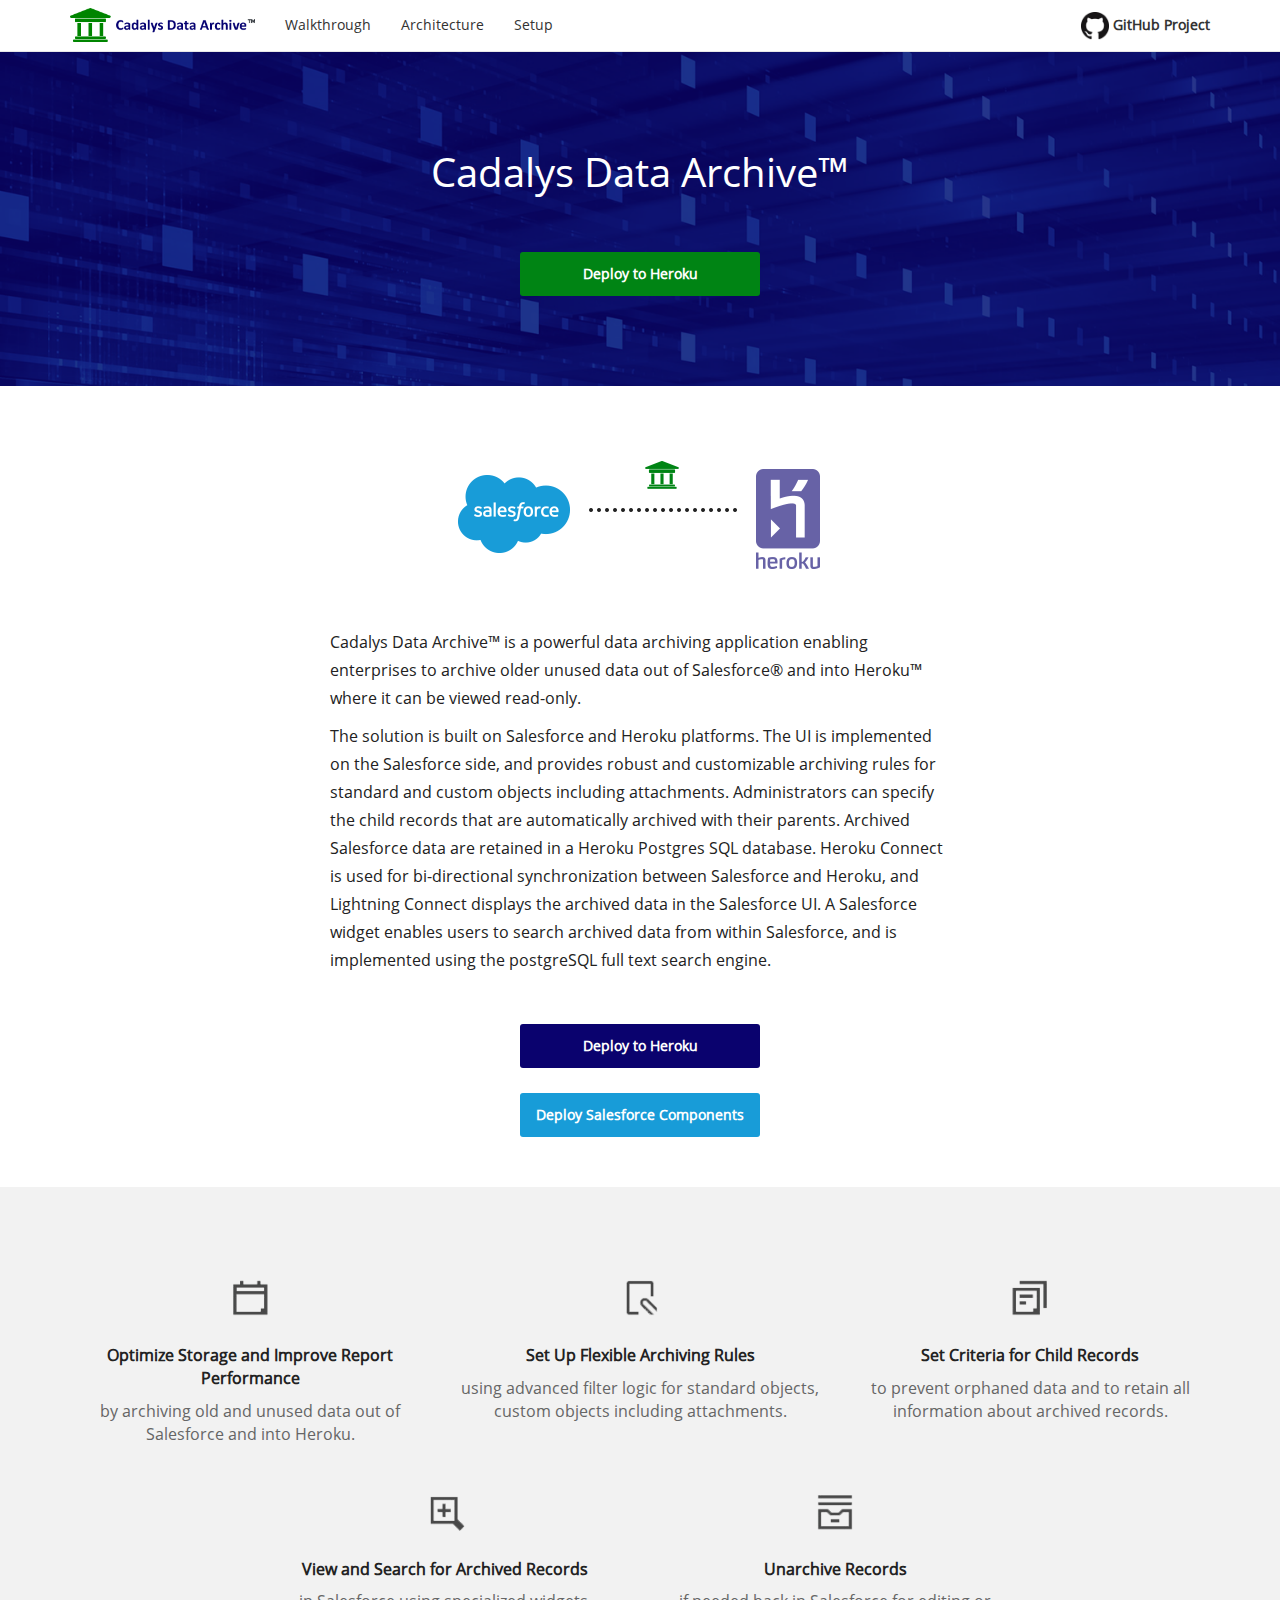
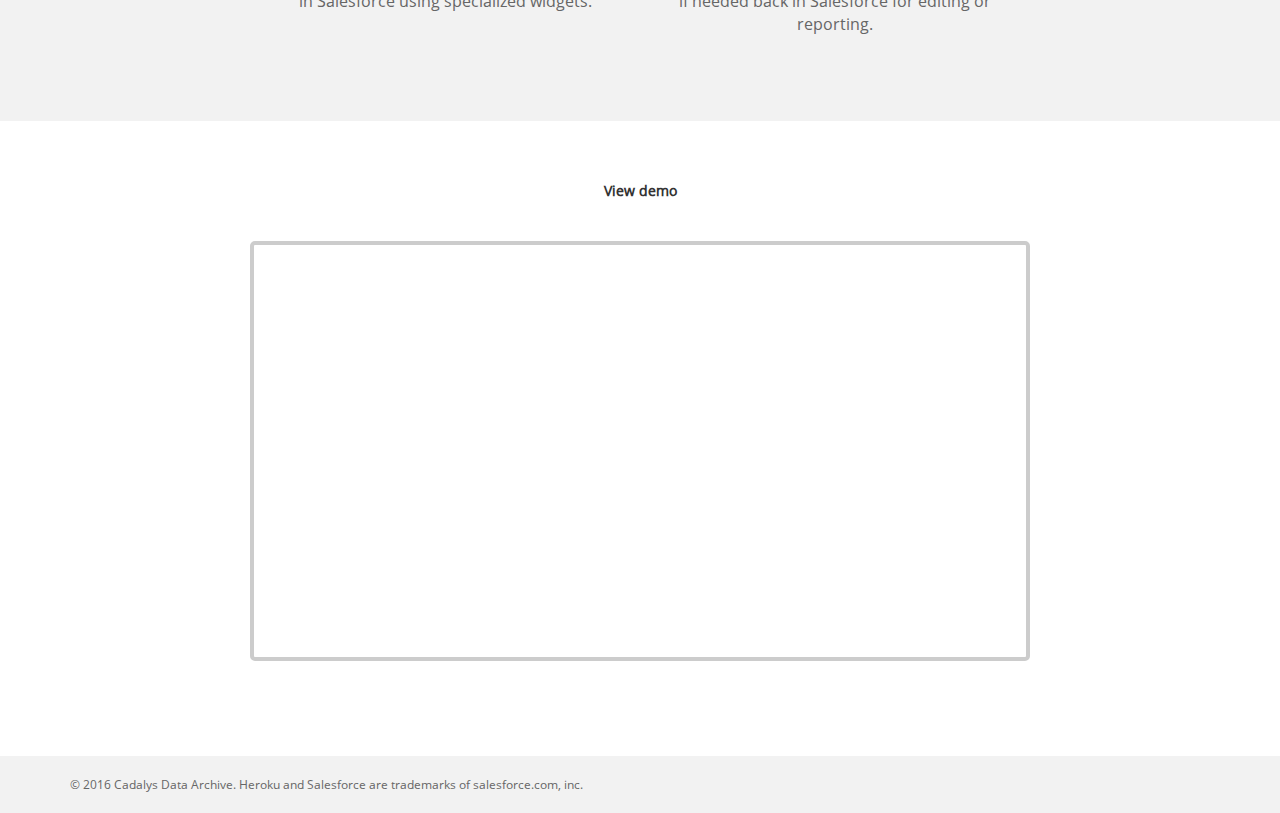
==== commit 44a3328a: "index.html" ====
--- a/index.html
+++ b/index.html
@@ -56,7 +56,7 @@
 					<p>Cadalys Data Archive&#8482; is a powerful data archiving application enabling enterprises to archive older unused data out of Salesforce&#174; and into Heroku&#8482; where it can be viewed read-only.</p>
 					<p>The solution is built on Salesforce and Heroku platforms. The UI is implemented on the Salesforce side, and provides robust and customizable archiving rules for standard and custom objects including attachments. Administrators can specify the child records that are automatically archived with their parents. Archived Salesforce data are retained in a Heroku Postgres SQL database. Heroku Connect is used for bi-directional synchronization between Salesforce and Heroku, and Lightning Connect displays the archived data in the Salesforce UI. A Salesforce widget enables users to search archived data from within Salesforce, and is implemented using the postgreSQL full text search engine.</p>
 					<a href="#" class="btnDeploy btnBlue"><span>Deploy to Heroku</span></a><br/>
-					<a href="#" class="btnSalesforce"><span>Deploy Salesforce components</span></a>
+					<a href="#" class="btnSalesforce"><span>Deploy Salesforce Components</span></a>
 				</div>
 			</div>
 		</div>
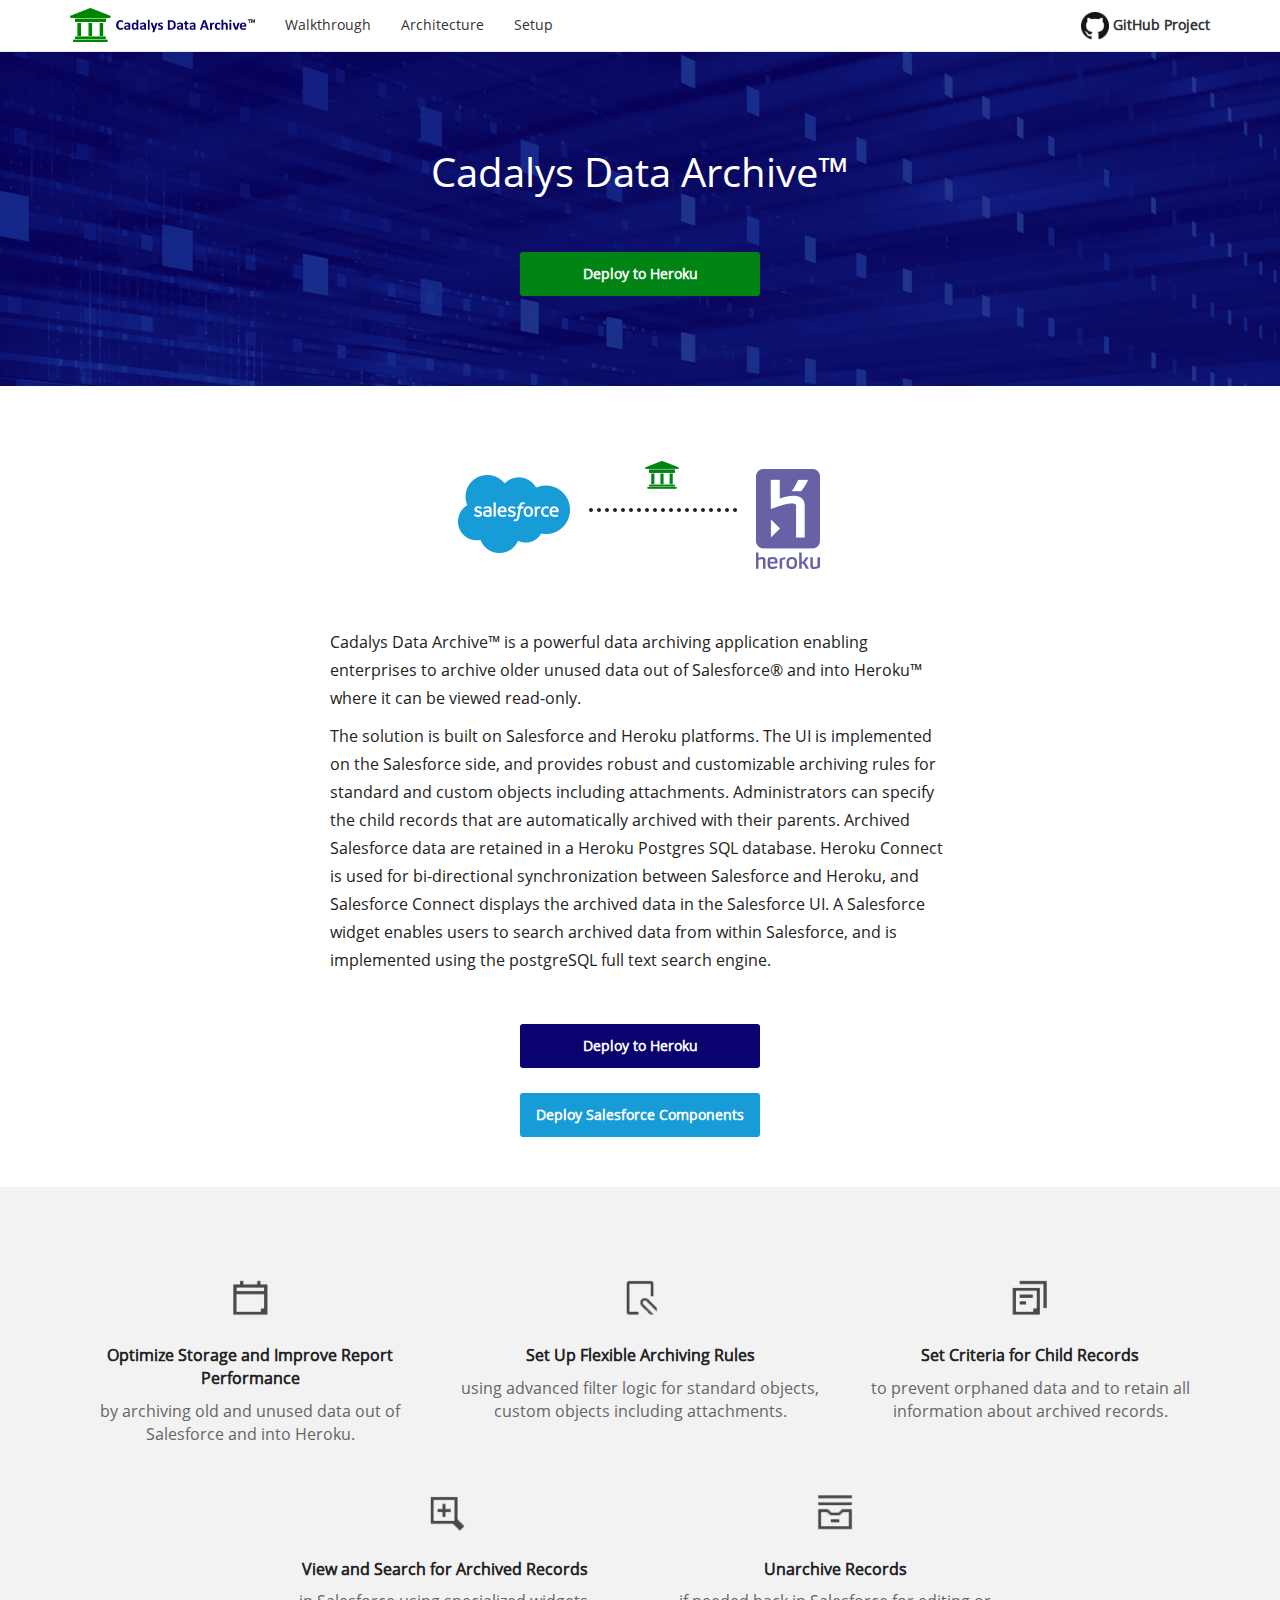
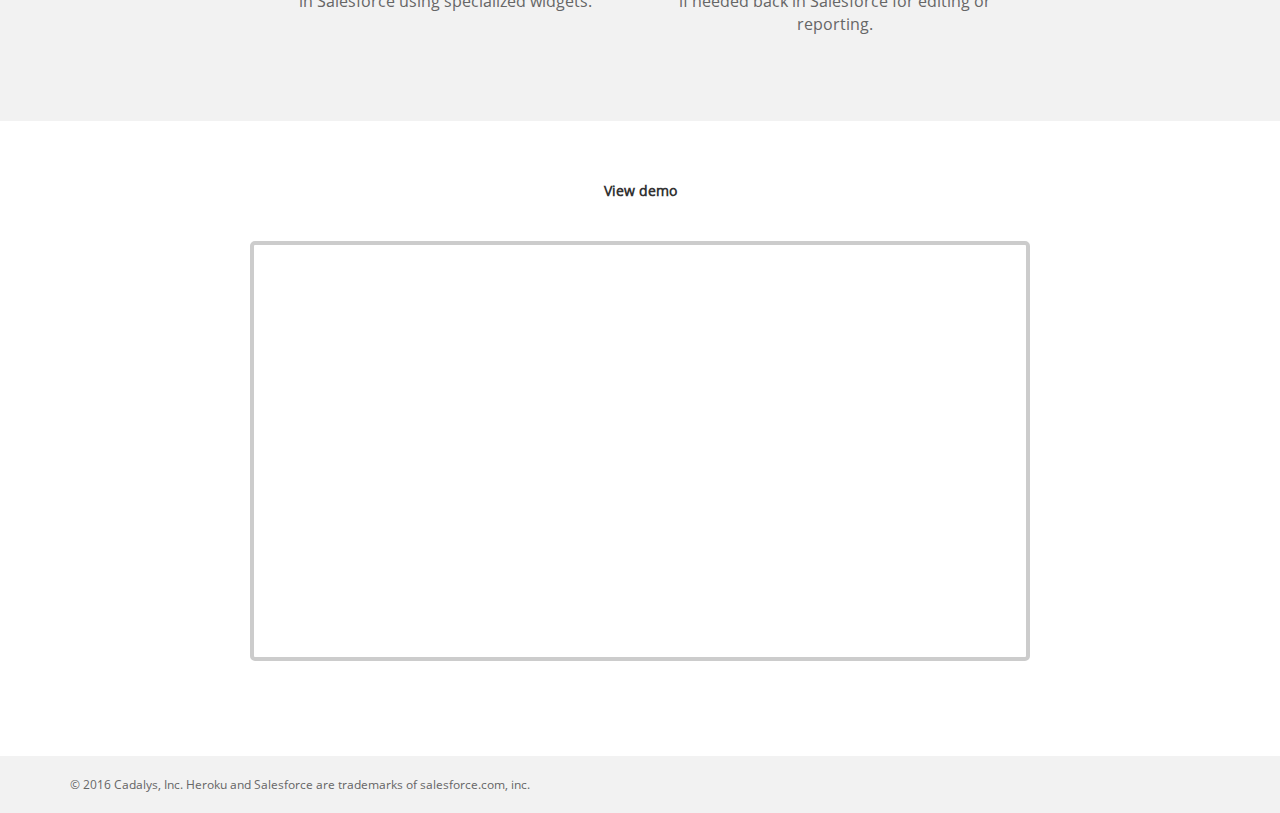
==== commit 70dde3f5: "Updated Copyright text." ====
--- a/index.html
+++ b/index.html
@@ -4,7 +4,8 @@
 		<meta charset="utf-8">
 		<meta name="viewport" content="width=device-width, initial-scale=1">
 		<meta http-equiv="X-UA-Compatible" content="IE=edge">
-  		<title>Cadalys</title>
+  		<title>Cadalys Data Archive</title>
+  		<link rel="icon" href="images/favicon.ico" type="image/x-icon" />
   		<link href="css/bootstrap.min.css" rel="stylesheet">
   		<link href="css/styles.css" rel="stylesheet">
   		<script src="js/jquery.min.js"></script>
@@ -13,7 +14,9 @@
 		<script>
 			$(document).ready( function(){
 	            var deployHref = window.deployBtnLocation;
+	            var deploySfHref = window.deploySFLocation;
 	            $(".btnDeploy").attr("href",deployHref);
+	            $(".btnSalesforce").attr("href",deploySfHref);
 	        });
 		</script>
 	</head>
@@ -24,7 +27,7 @@
 			        <button type="button" class="navbar-toggle" data-toggle="collapse" data-target=".navbar-collapse"> <span class="sr-only">Toggle navigation</span> <span class="icon-bar"></span> <span class="icon-bar"></span> <span class="icon-bar"></span> </button>
 			        <a class="navbar-brand" href="index.html">
 			        	<img class="img_logo" src="images/logo.png" />
-			        </a> 
+			        </a>
 			    </div>
 			    <div class="navbar-collapse collapse">
 			    <ul class="nav navbar-nav">
@@ -54,7 +57,7 @@
 				<img src="images/Salesforce.png" />
 				<div class="description">
 					<p>Cadalys Data Archive&#8482; is a powerful data archiving application enabling enterprises to archive older unused data out of Salesforce&#174; and into Heroku&#8482; where it can be viewed read-only.</p>
-					<p>The solution is built on Salesforce and Heroku platforms. The UI is implemented on the Salesforce side, and provides robust and customizable archiving rules for standard and custom objects including attachments. Administrators can specify the child records that are automatically archived with their parents. Archived Salesforce data are retained in a Heroku Postgres SQL database. Heroku Connect is used for bi-directional synchronization between Salesforce and Heroku, and Lightning Connect displays the archived data in the Salesforce UI. A Salesforce widget enables users to search archived data from within Salesforce, and is implemented using the postgreSQL full text search engine.</p>
+					<p>The solution is built on Salesforce and Heroku platforms. The UI is implemented on the Salesforce side, and provides robust and customizable archiving rules for standard and custom objects including attachments. Administrators can specify the child records that are automatically archived with their parents. Archived Salesforce data are retained in a Heroku Postgres SQL database. Heroku Connect is used for bi-directional synchronization between Salesforce and Heroku, and Salesforce Connect displays the archived data in the Salesforce UI. A Salesforce widget enables users to search archived data from within Salesforce, and is implemented using the postgreSQL full text search engine.</p>
 					<a href="#" class="btnDeploy btnBlue"><span>Deploy to Heroku</span></a><br/>
 					<a href="#" class="btnSalesforce"><span>Deploy Salesforce Components</span></a>
 				</div>
@@ -105,7 +108,7 @@
 		</div>
 		<div class="footer">
 			<div class="container">
-				<p>© 2016 Cadalys Data Archive. Heroku and Salesforce are trademarks of salesforce.com, inc.</p>
+				<p>© 2016 Cadalys, Inc. Heroku and Salesforce are trademarks of salesforce.com, inc.</p>
 			</div>
 		</div>
 	</body>
